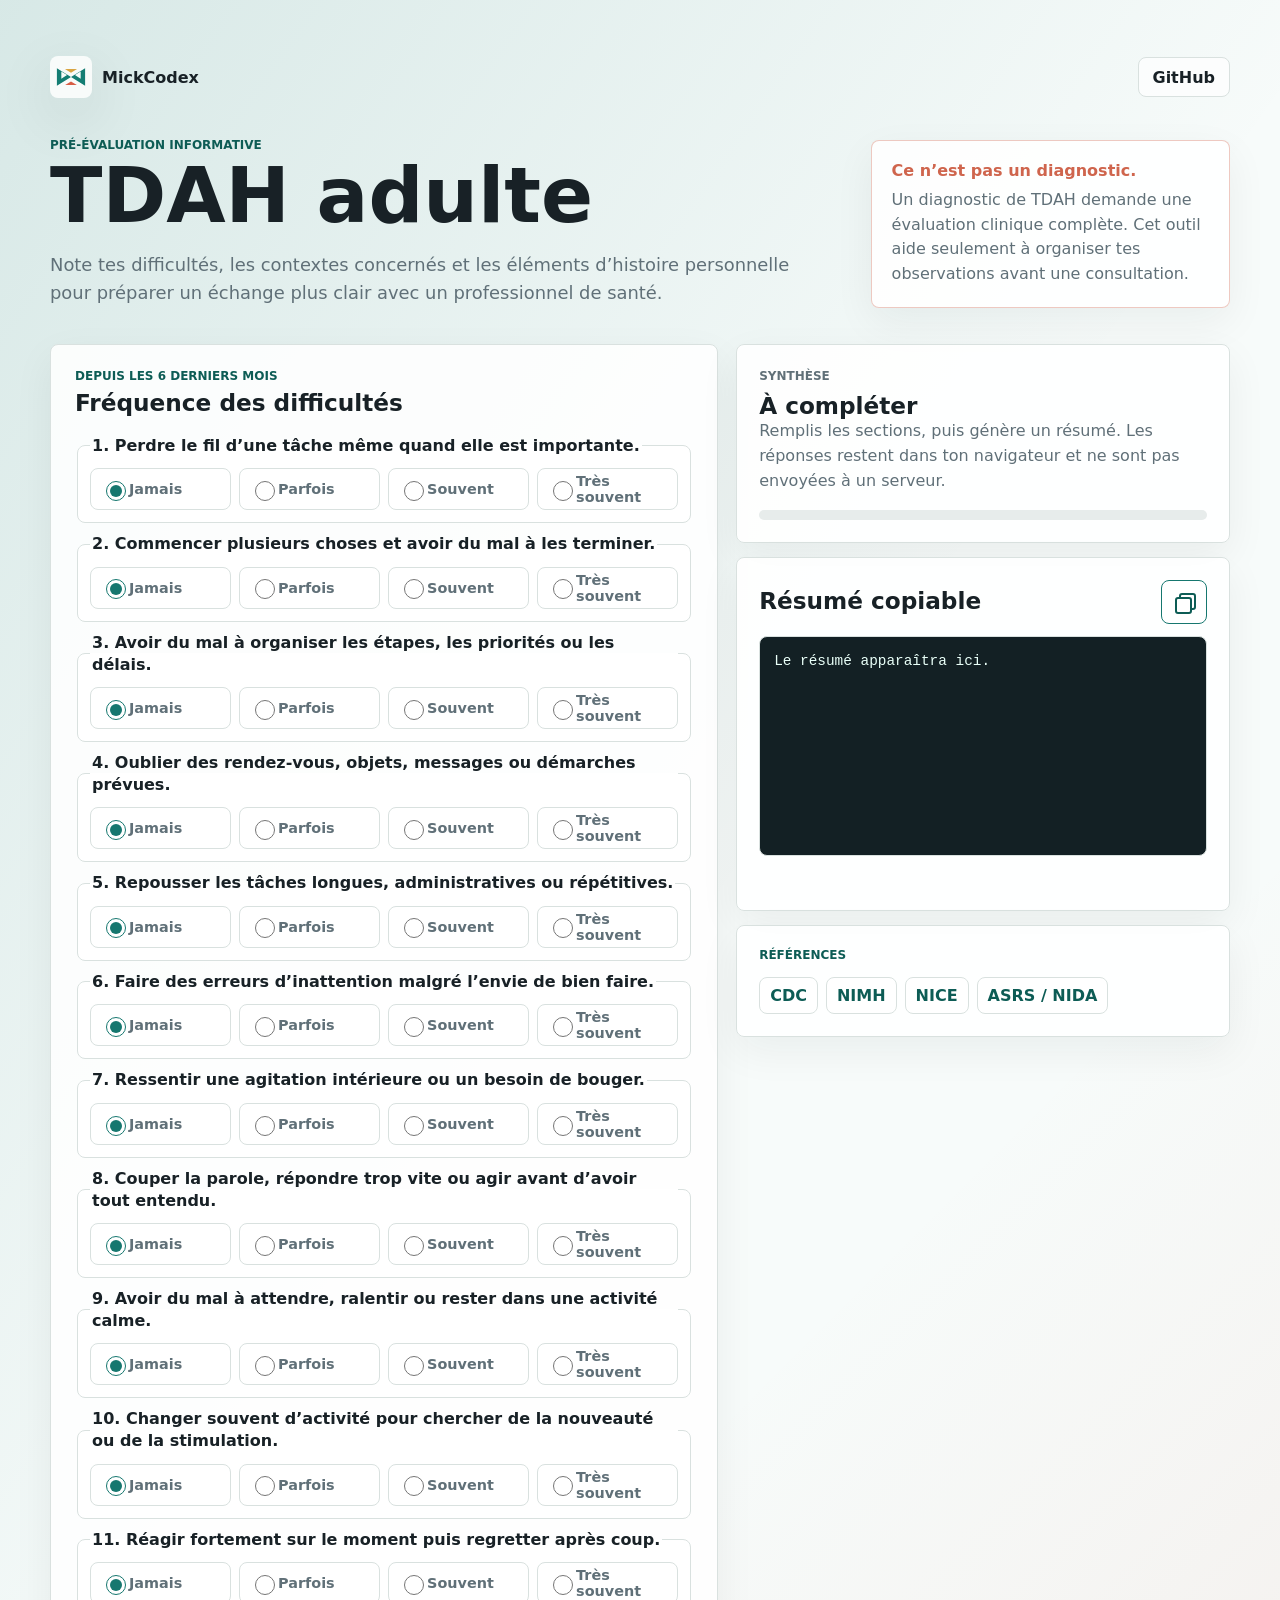
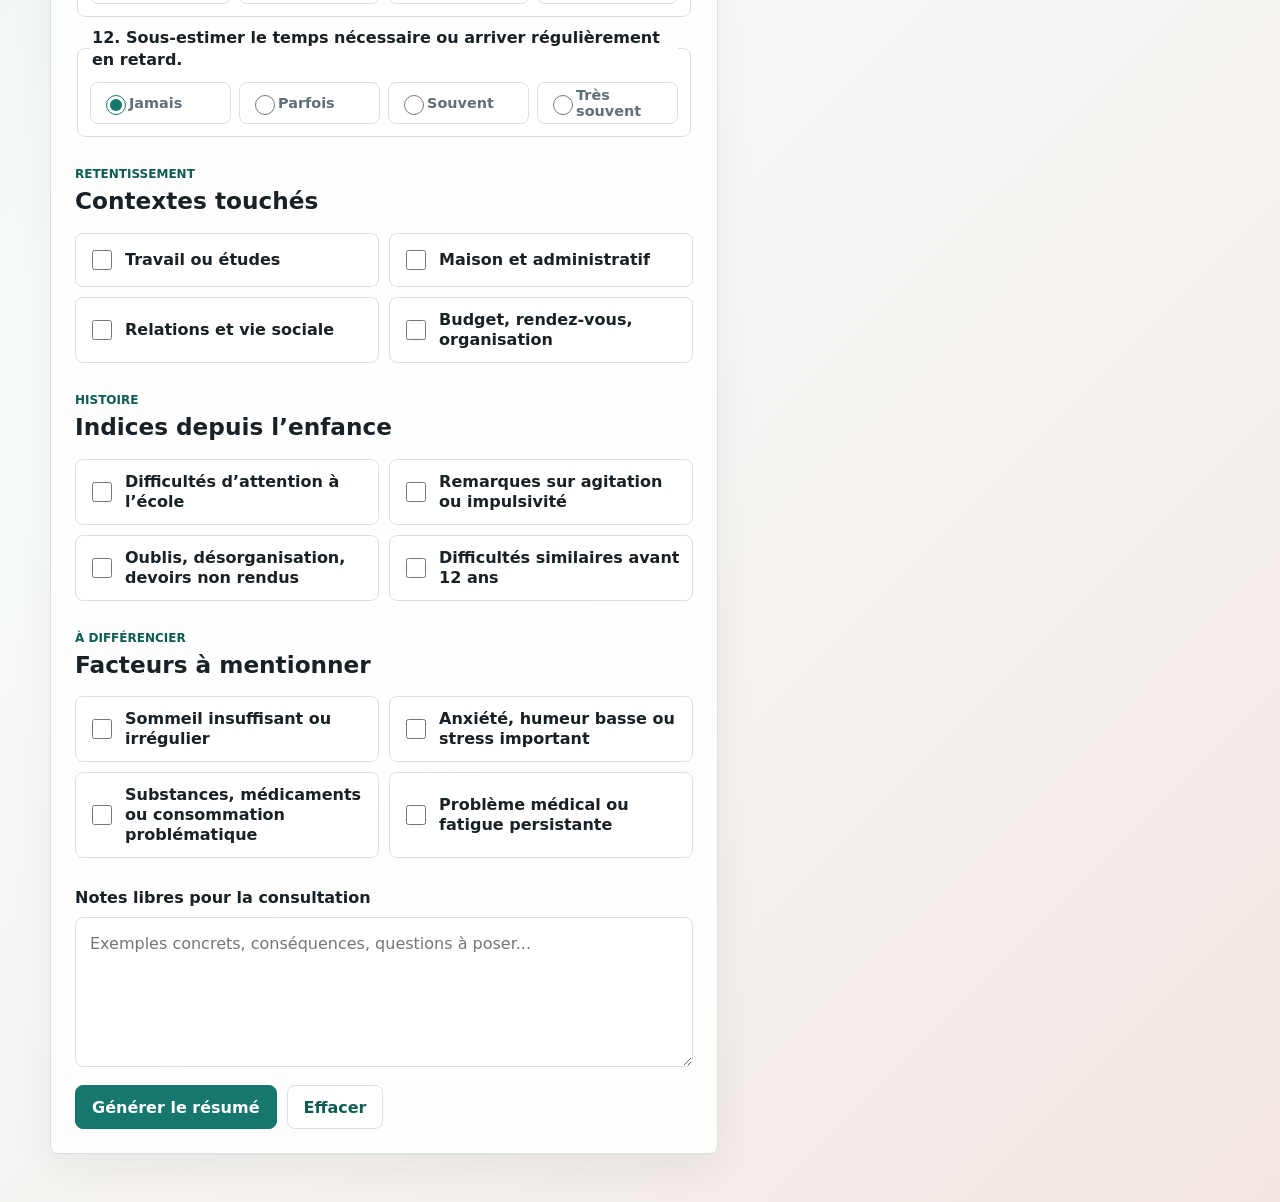
==== public/tdah/index.html @ 8f144ce5 "Add TDAH pre-evaluation subproject" ====
<!doctype html>
<html lang="fr">
  <head>
    <meta charset="utf-8">
    <meta name="viewport" content="width=device-width, initial-scale=1">
    <meta name="description" content="Pré-évaluation informative du TDAH pour préparer une consultation professionnelle.">
    <title>Pré-évaluation TDAH</title>
    <link rel="icon" href="../assets/mickcodex-mark.svg" type="image/svg+xml">
    <link rel="stylesheet" href="./styles.css?v=1">
  </head>
  <body>
    <main class="tdah-shell">
      <section class="hero" aria-labelledby="page-title">
        <nav class="topbar" aria-label="Navigation">
          <a class="brand-link" href="../">
            <img src="../assets/mickcodex-mark.svg" alt="" width="42" height="42">
            <span>MickCodex</span>
          </a>
          <a class="repo-link" href="https://github.com/mickcoco987/MickCodex">GitHub</a>
        </nav>

        <div class="hero-grid">
          <div>
            <p class="eyebrow">Pré-évaluation informative</p>
            <h1 id="page-title">TDAH adulte</h1>
            <p class="lede">
              Note tes difficultés, les contextes concernés et les éléments d’histoire personnelle pour
              préparer un échange plus clair avec un professionnel de santé.
            </p>
          </div>
          <div class="safety-card" role="note" aria-label="Avertissement médical">
            <strong>Ce n’est pas un diagnostic.</strong>
            <p>
              Un diagnostic de TDAH demande une évaluation clinique complète. Cet outil aide seulement à
              organiser tes observations avant une consultation.
            </p>
          </div>
        </div>
      </section>

      <section class="assessment-grid" aria-label="Pré-évaluation">
        <form class="assessment-panel" id="assessment-form">
          <div class="section-heading">
            <p class="eyebrow">Depuis les 6 derniers mois</p>
            <h2>Fréquence des difficultés</h2>
          </div>

          <div class="scale-head" aria-hidden="true">
            <span></span>
            <span>Jamais</span>
            <span>Parfois</span>
            <span>Souvent</span>
            <span>Très souvent</span>
          </div>

          <div class="question-list" id="question-list"></div>

          <div class="section-heading compact">
            <p class="eyebrow">Retentissement</p>
            <h2>Contextes touchés</h2>
          </div>
          <div class="choice-grid" id="context-list">
            <label><input type="checkbox" value="Travail ou études"> Travail ou études</label>
            <label><input type="checkbox" value="Maison et tâches administratives"> Maison et administratif</label>
            <label><input type="checkbox" value="Relations et vie sociale"> Relations et vie sociale</label>
            <label><input type="checkbox" value="Budget, rendez-vous ou organisation"> Budget, rendez-vous, organisation</label>
          </div>

          <div class="section-heading compact">
            <p class="eyebrow">Histoire</p>
            <h2>Indices depuis l’enfance</h2>
          </div>
          <div class="choice-grid" id="history-list">
            <label><input type="checkbox" value="Difficultés d’attention à l’école"> Difficultés d’attention à l’école</label>
            <label><input type="checkbox" value="Remarques fréquentes sur agitation ou impulsivité"> Remarques sur agitation ou impulsivité</label>
            <label><input type="checkbox" value="Oublis, désorganisation ou devoirs non rendus"> Oublis, désorganisation, devoirs non rendus</label>
            <label><input type="checkbox" value="Même type de difficultés avant 12 ans"> Difficultés similaires avant 12 ans</label>
          </div>

          <div class="section-heading compact">
            <p class="eyebrow">À différencier</p>
            <h2>Facteurs à mentionner</h2>
          </div>
          <div class="choice-grid" id="factor-list">
            <label><input type="checkbox" value="Sommeil insuffisant ou irrégulier"> Sommeil insuffisant ou irrégulier</label>
            <label><input type="checkbox" value="Anxiété, humeur basse ou stress important"> Anxiété, humeur basse ou stress important</label>
            <label><input type="checkbox" value="Substances, médicaments ou consommation problématique"> Substances, médicaments ou consommation problématique</label>
            <label><input type="checkbox" value="Problème médical ou fatigue persistante"> Problème médical ou fatigue persistante</label>
          </div>

          <label class="notes-label" for="notes">Notes libres pour la consultation</label>
          <textarea id="notes" rows="5" placeholder="Exemples concrets, conséquences, questions à poser..."></textarea>

          <div class="form-actions">
            <button type="submit" class="button primary">Générer le résumé</button>
            <button type="button" class="button ghost" id="reset-form">Effacer</button>
          </div>
        </form>

        <aside class="result-panel" aria-label="Résumé">
          <div class="result-card">
            <p class="eyebrow">Synthèse</p>
            <h2 id="result-title">À compléter</h2>
            <p id="result-text">
              Remplis les sections, puis génère un résumé. Les réponses restent dans ton navigateur et ne sont pas envoyées à un serveur.
            </p>
            <div class="meter" aria-hidden="true">
              <span id="meter-fill"></span>
            </div>
          </div>

          <div class="summary-card">
            <div class="summary-header">
              <h2>Résumé copiable</h2>
              <button type="button" class="icon-button" id="copy-summary" aria-label="Copier le résumé" title="Copier le résumé">
                <span class="copy-icon" aria-hidden="true"></span>
              </button>
            </div>
            <pre id="summary-output">Le résumé apparaîtra ici.</pre>
            <p class="copy-status" id="copy-status" role="status" aria-live="polite"></p>
          </div>

          <div class="sources-card">
            <p class="eyebrow">Références</p>
            <a href="https://www.cdc.gov/adhd/diagnosis/index.html">CDC</a>
            <a href="https://www.nimh.nih.gov/health/publications/attention-deficit-hyperactivity-disorder-what-you-need-to-know">NIMH</a>
            <a href="https://www.nice.org.uk/guidance/ng87/chapter/recommendations">NICE</a>
            <a href="https://datashare.nida.nih.gov/instrument/adult-adhd-self-report-rating-scale">ASRS / NIDA</a>
          </div>
        </aside>
      </section>
    </main>

    <script src="./script.js?v=1"></script>
  </body>
</html>
---- public/tdah/styles.css ----
:root {
  color-scheme: light;
  --ink: #182126;
  --muted: #607078;
  --line: #d9e1df;
  --paper: #f7fbfa;
  --surface: #ffffff;
  --teal: #16776f;
  --teal-dark: #0d5c55;
  --coral: #cf654d;
  --gold: #c99a36;
  --violet: #6062a8;
  --shadow: 0 18px 60px rgba(24, 33, 38, 0.11);
}

* {
  box-sizing: border-box;
}

html {
  min-height: 100%;
  background:
    linear-gradient(125deg, rgba(22, 119, 111, 0.14), rgba(247, 251, 250, 0) 42%),
    linear-gradient(315deg, rgba(207, 101, 77, 0.14), rgba(247, 251, 250, 0) 48%),
    var(--paper);
}

body {
  min-height: 100%;
  margin: 0;
  color: var(--ink);
  font-family: Inter, ui-sans-serif, system-ui, -apple-system, BlinkMacSystemFont, "Segoe UI", sans-serif;
}

a {
  color: inherit;
}

button,
input,
textarea {
  font: inherit;
}

.tdah-shell {
  width: min(1180px, calc(100% - 32px));
  margin: 0 auto;
  padding: 28px 0 48px;
}

.topbar {
  display: flex;
  align-items: center;
  justify-content: space-between;
  gap: 14px;
  min-height: 54px;
}

.brand-link,
.repo-link,
.button {
  display: inline-flex;
  align-items: center;
  justify-content: center;
  border-radius: 8px;
  font-weight: 800;
  text-decoration: none;
}

.brand-link {
  gap: 10px;
}

.brand-link img {
  border-radius: 8px;
  box-shadow: var(--shadow);
}

.repo-link {
  min-height: 40px;
  border: 1px solid var(--line);
  padding: 0 14px;
  background: rgba(255, 255, 255, 0.72);
}

.hero {
  padding: 22px 0 18px;
}

.hero-grid {
  display: grid;
  grid-template-columns: minmax(0, 1fr) minmax(300px, 0.45fr);
  gap: 22px;
  align-items: end;
  margin-top: 34px;
}

.eyebrow {
  margin: 0 0 7px;
  color: var(--teal-dark);
  font-size: 0.75rem;
  font-weight: 850;
  letter-spacing: 0;
  text-transform: uppercase;
}

h1,
h2,
p {
  margin-top: 0;
}

h1 {
  max-width: 760px;
  margin-bottom: 18px;
  font-size: 4.8rem;
  line-height: 0.96;
  letter-spacing: 0;
}

h2 {
  margin-bottom: 0;
  font-size: 1.45rem;
  line-height: 1.15;
  letter-spacing: 0;
}

.lede {
  max-width: 760px;
  margin-bottom: 0;
  color: var(--muted);
  font-size: 1.12rem;
  line-height: 1.6;
}

.safety-card,
.assessment-panel,
.result-card,
.summary-card,
.sources-card {
  border: 1px solid var(--line);
  border-radius: 8px;
  background: rgba(255, 255, 255, 0.88);
  box-shadow: 0 14px 42px rgba(24, 33, 38, 0.06);
}

.safety-card {
  padding: 20px;
  border-color: rgba(207, 101, 77, 0.35);
}

.safety-card strong {
  display: block;
  margin-bottom: 8px;
  color: var(--coral);
}

.safety-card p {
  margin-bottom: 0;
  color: var(--muted);
  line-height: 1.55;
}

.assessment-grid {
  display: grid;
  grid-template-columns: minmax(0, 1.15fr) minmax(330px, 0.85fr);
  gap: 18px;
  align-items: start;
  margin-top: 18px;
}

.assessment-panel {
  padding: 24px;
}

.section-heading {
  margin-bottom: 18px;
}

.section-heading.compact {
  margin-top: 30px;
}

.question-row {
  display: grid;
  gap: 10px;
}

.scale-head {
  display: none;
}

.question-list {
  display: grid;
  gap: 10px;
}

.question-row {
  min-height: 66px;
  border: 1px solid var(--line);
  border-radius: 8px;
  padding: 12px;
  background: var(--surface);
}

.scale-options {
  display: grid;
  grid-template-columns: repeat(4, minmax(0, 1fr));
  gap: 8px;
}

.question-text {
  color: var(--ink);
  font-weight: 760;
  line-height: 1.35;
}

.scale-option {
  display: grid;
  grid-template-columns: 20px 1fr;
  min-height: 42px;
  align-items: center;
  gap: 8px;
  border: 1px solid var(--line);
  border-radius: 8px;
  padding: 0 10px;
  cursor: pointer;
}

.scale-option::after {
  color: var(--muted);
  font-size: 0.9rem;
  font-weight: 760;
  content: attr(data-label);
}

.scale-option input {
  width: 20px;
  height: 20px;
  accent-color: var(--teal);
}

.choice-grid {
  display: grid;
  grid-template-columns: repeat(2, minmax(0, 1fr));
  gap: 10px;
}

.choice-grid label {
  display: flex;
  min-height: 54px;
  align-items: center;
  gap: 10px;
  border: 1px solid var(--line);
  border-radius: 8px;
  padding: 12px;
  background: var(--surface);
  color: var(--ink);
  font-weight: 720;
  line-height: 1.25;
}

.choice-grid input {
  width: 20px;
  height: 20px;
  flex: 0 0 auto;
  accent-color: var(--teal);
}

.notes-label {
  display: block;
  margin: 30px 0 10px;
  font-weight: 820;
}

textarea {
  display: block;
  width: 100%;
  resize: vertical;
  border: 1px solid var(--line);
  border-radius: 8px;
  padding: 14px;
  background: var(--surface);
  color: var(--ink);
  line-height: 1.5;
}

textarea:focus,
button:focus-visible,
a:focus-visible,
input:focus-visible {
  outline: 3px solid rgba(96, 98, 168, 0.28);
  outline-offset: 2px;
}

.form-actions {
  display: flex;
  flex-wrap: wrap;
  gap: 10px;
  margin-top: 18px;
}

.button {
  min-height: 44px;
  border: 1px solid var(--line);
  padding: 0 16px;
  cursor: pointer;
}

.button.primary {
  border-color: var(--teal);
  background: var(--teal);
  color: #ffffff;
}

.button.ghost {
  background: var(--surface);
  color: var(--teal-dark);
}

.result-panel {
  position: sticky;
  top: 18px;
  display: grid;
  gap: 14px;
}

.result-card,
.summary-card,
.sources-card {
  padding: 22px;
}

.result-card p {
  color: var(--muted);
  line-height: 1.55;
}

.meter {
  overflow: hidden;
  height: 10px;
  border-radius: 999px;
  background: #e7eceb;
}

.meter span {
  display: block;
  width: 0;
  height: 100%;
  border-radius: inherit;
  background: linear-gradient(90deg, var(--teal), var(--gold), var(--coral));
  transition: width 180ms ease;
}

.summary-header {
  display: flex;
  align-items: center;
  justify-content: space-between;
  gap: 12px;
  margin-bottom: 12px;
}

.icon-button {
  display: inline-grid;
  width: 46px;
  height: 44px;
  place-items: center;
  border: 1px solid var(--teal);
  border-radius: 8px;
  background: var(--surface);
  color: var(--teal-dark);
  cursor: pointer;
}

.copy-icon {
  position: relative;
  display: block;
  width: 19px;
  height: 19px;
}

.copy-icon::before,
.copy-icon::after {
  position: absolute;
  width: 13px;
  height: 13px;
  border: 2px solid currentColor;
  border-radius: 3px;
  content: "";
}

.copy-icon::before {
  inset: 1px auto auto 5px;
}

.copy-icon::after {
  inset: 5px auto auto 1px;
  background: var(--surface);
}

pre {
  min-height: 220px;
  max-height: 520px;
  overflow: auto;
  margin: 0;
  border: 1px solid var(--line);
  border-radius: 8px;
  padding: 14px;
  background: #132024;
  color: #e9fff8;
  font: 0.9rem ui-monospace, SFMono-Regular, Menlo, Monaco, Consolas, "Liberation Mono", monospace;
  line-height: 1.5;
  white-space: pre-wrap;
}

.copy-status {
  min-height: 22px;
  margin: 10px 0 0;
  color: var(--muted);
}

.sources-card {
  display: flex;
  flex-wrap: wrap;
  gap: 8px;
}

.sources-card .eyebrow {
  flex-basis: 100%;
}

.sources-card a {
  border: 1px solid var(--line);
  border-radius: 8px;
  padding: 8px 10px;
  background: var(--surface);
  color: var(--teal-dark);
  font-weight: 800;
  text-decoration: none;
}

@media (max-width: 920px) {
  .hero-grid,
  .assessment-grid {
    grid-template-columns: 1fr;
  }

  .result-panel {
    position: static;
  }

  .scale-head {
    display: none;
  }

  .scale-options {
    grid-template-columns: 1fr;
  }
}

@media (max-width: 640px) {
  .tdah-shell {
    width: min(100% - 24px, 680px);
    padding: 18px 0 34px;
  }

  .topbar {
    align-items: flex-start;
  }

  h1 {
    font-size: 3.15rem;
  }

  .assessment-panel,
  .result-card,
  .summary-card,
  .sources-card,
  .safety-card {
    padding: 18px;
  }

  .choice-grid {
    grid-template-columns: 1fr;
  }

  .form-actions {
    display: grid;
  }

  .button {
    width: 100%;
  }
}
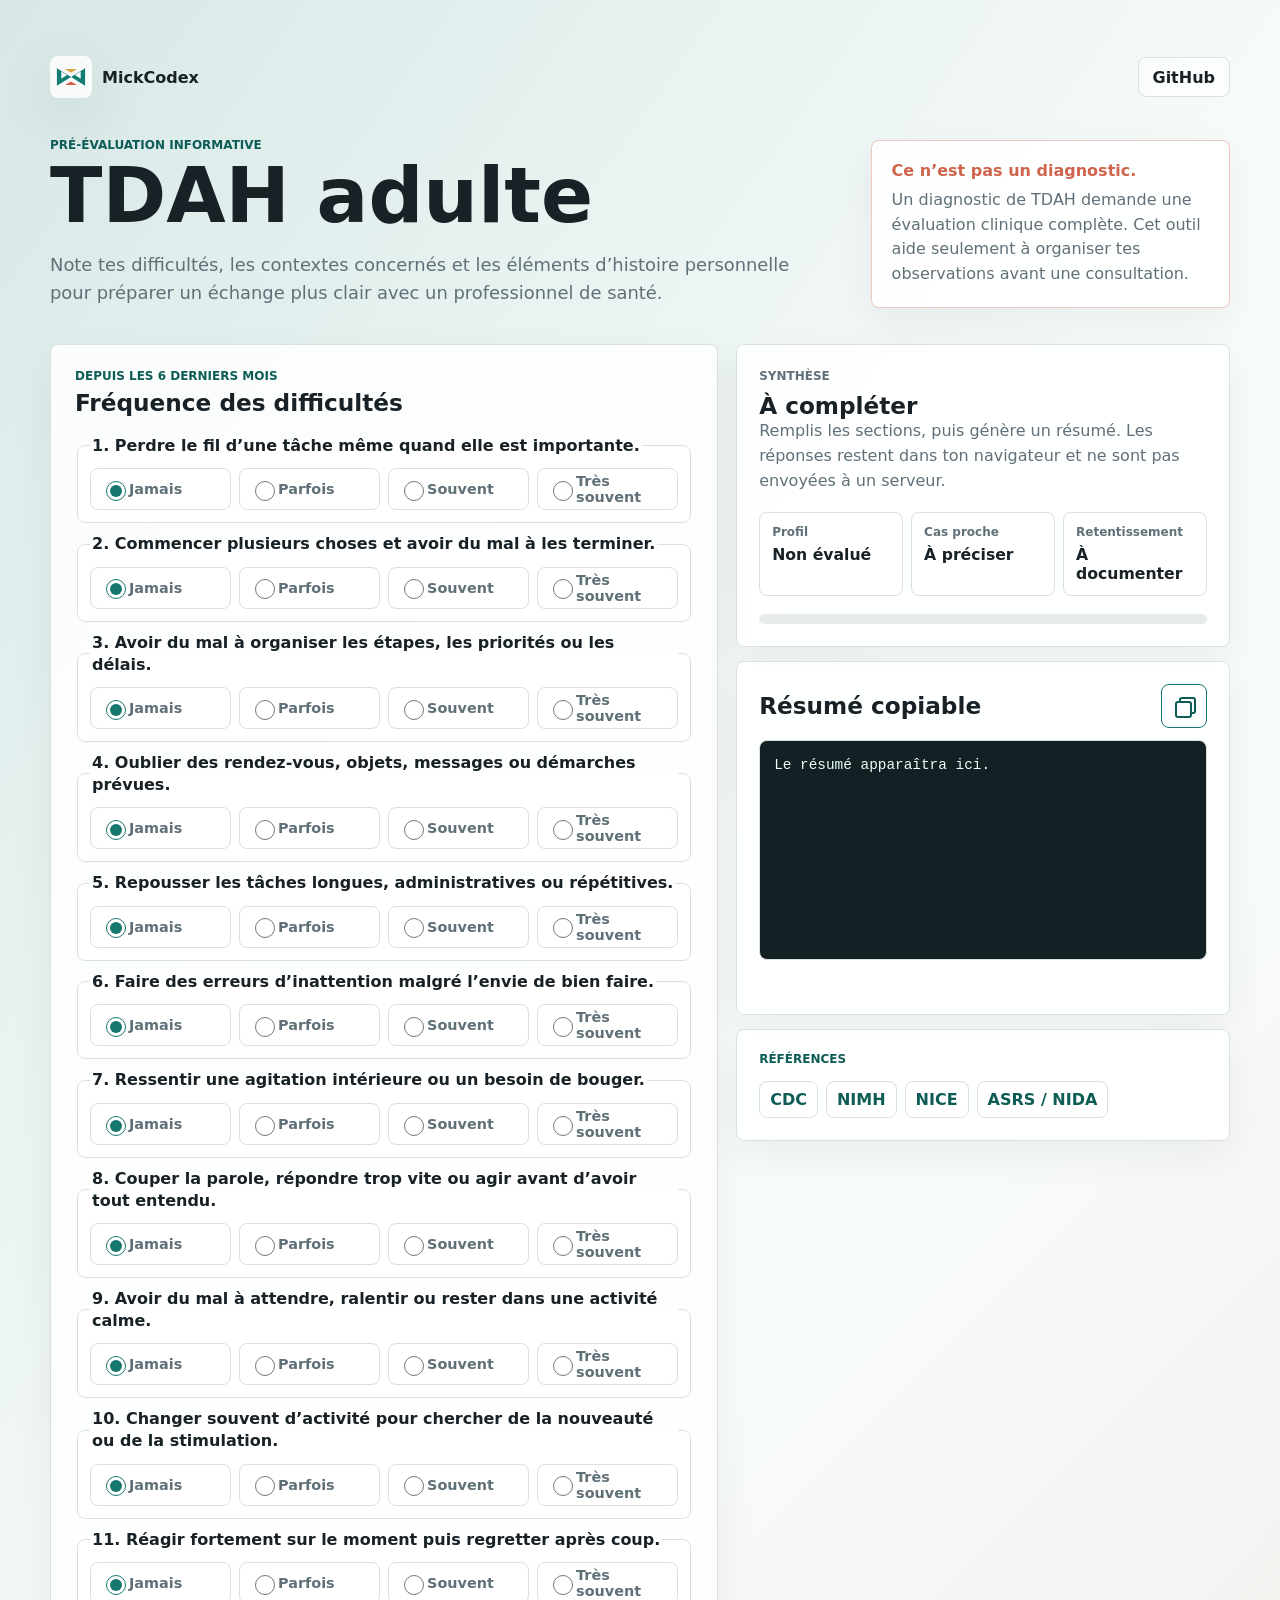
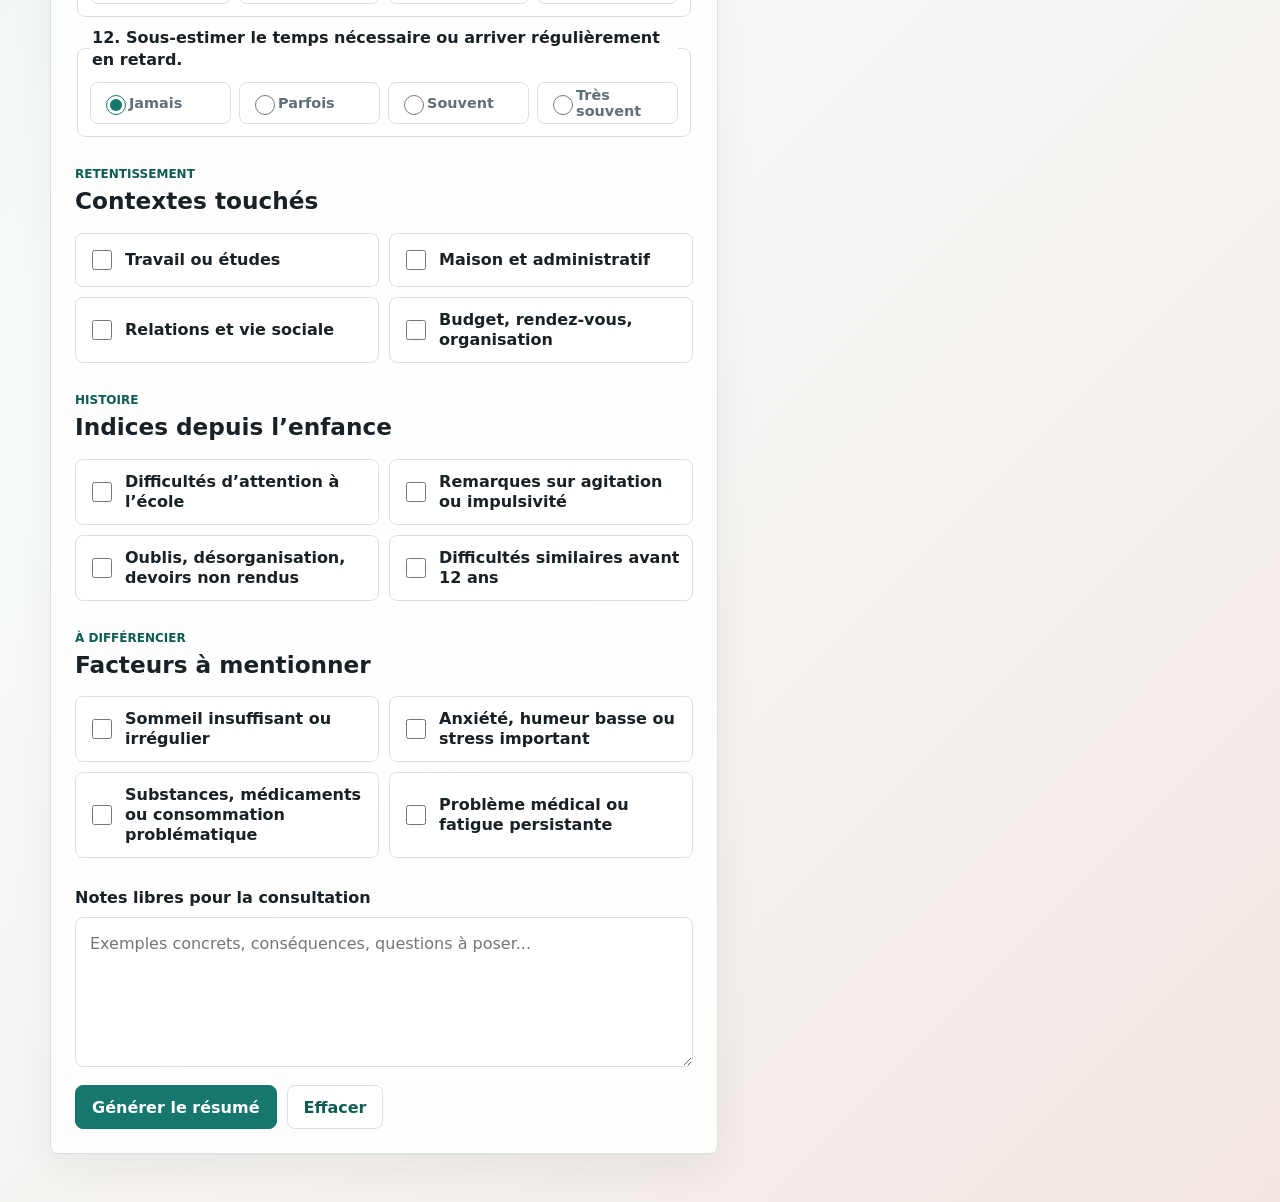
==== commit 469af84a: "Enrich TDAH orientation summary" ====
--- a/public/tdah/index.html
+++ b/public/tdah/index.html
@@ -6,7 +6,7 @@
     <meta name="description" content="Pré-évaluation informative du TDAH pour préparer une consultation professionnelle.">
     <title>Pré-évaluation TDAH</title>
     <link rel="icon" href="../assets/mickcodex-mark.svg" type="image/svg+xml">
-    <link rel="stylesheet" href="./styles.css?v=1">
+    <link rel="stylesheet" href="./styles.css?v=2">
   </head>
   <body>
     <main class="tdah-shell">
@@ -104,6 +104,20 @@
             <p id="result-text">
               Remplis les sections, puis génère un résumé. Les réponses restent dans ton navigateur et ne sont pas envoyées à un serveur.
             </p>
+            <div class="insight-grid" id="insight-grid" aria-label="Avis d’orientation">
+              <article>
+                <span>Profil</span>
+                <strong id="profile-label">Non évalué</strong>
+              </article>
+              <article>
+                <span>Cas proche</span>
+                <strong id="case-label">À préciser</strong>
+              </article>
+              <article>
+                <span>Retentissement</span>
+                <strong id="impact-label">À documenter</strong>
+              </article>
+            </div>
             <div class="meter" aria-hidden="true">
               <span id="meter-fill"></span>
             </div>
@@ -131,6 +145,6 @@
       </section>
     </main>
 
-    <script src="./script.js?v=1"></script>
+    <script src="./script.js?v=2"></script>
   </body>
 </html>
--- a/public/tdah/styles.css
+++ b/public/tdah/styles.css
@@ -336,6 +336,35 @@
   line-height: 1.55;
 }
 
+.insight-grid {
+  display: grid;
+  grid-template-columns: repeat(3, minmax(0, 1fr));
+  gap: 8px;
+  margin: 18px 0;
+}
+
+.insight-grid article {
+  min-height: 82px;
+  border: 1px solid var(--line);
+  border-radius: 8px;
+  padding: 12px;
+  background: var(--surface);
+}
+
+.insight-grid span {
+  display: block;
+  margin-bottom: 6px;
+  color: var(--muted);
+  font-size: 0.75rem;
+  font-weight: 850;
+}
+
+.insight-grid strong {
+  display: block;
+  font-size: 0.98rem;
+  line-height: 1.22;
+}
+
 .meter {
   overflow: hidden;
   height: 10px;
@@ -456,6 +485,10 @@
   .scale-options {
     grid-template-columns: 1fr;
   }
+
+  .insight-grid {
+    grid-template-columns: 1fr;
+  }
 }
 
 @media (max-width: 640px) {
